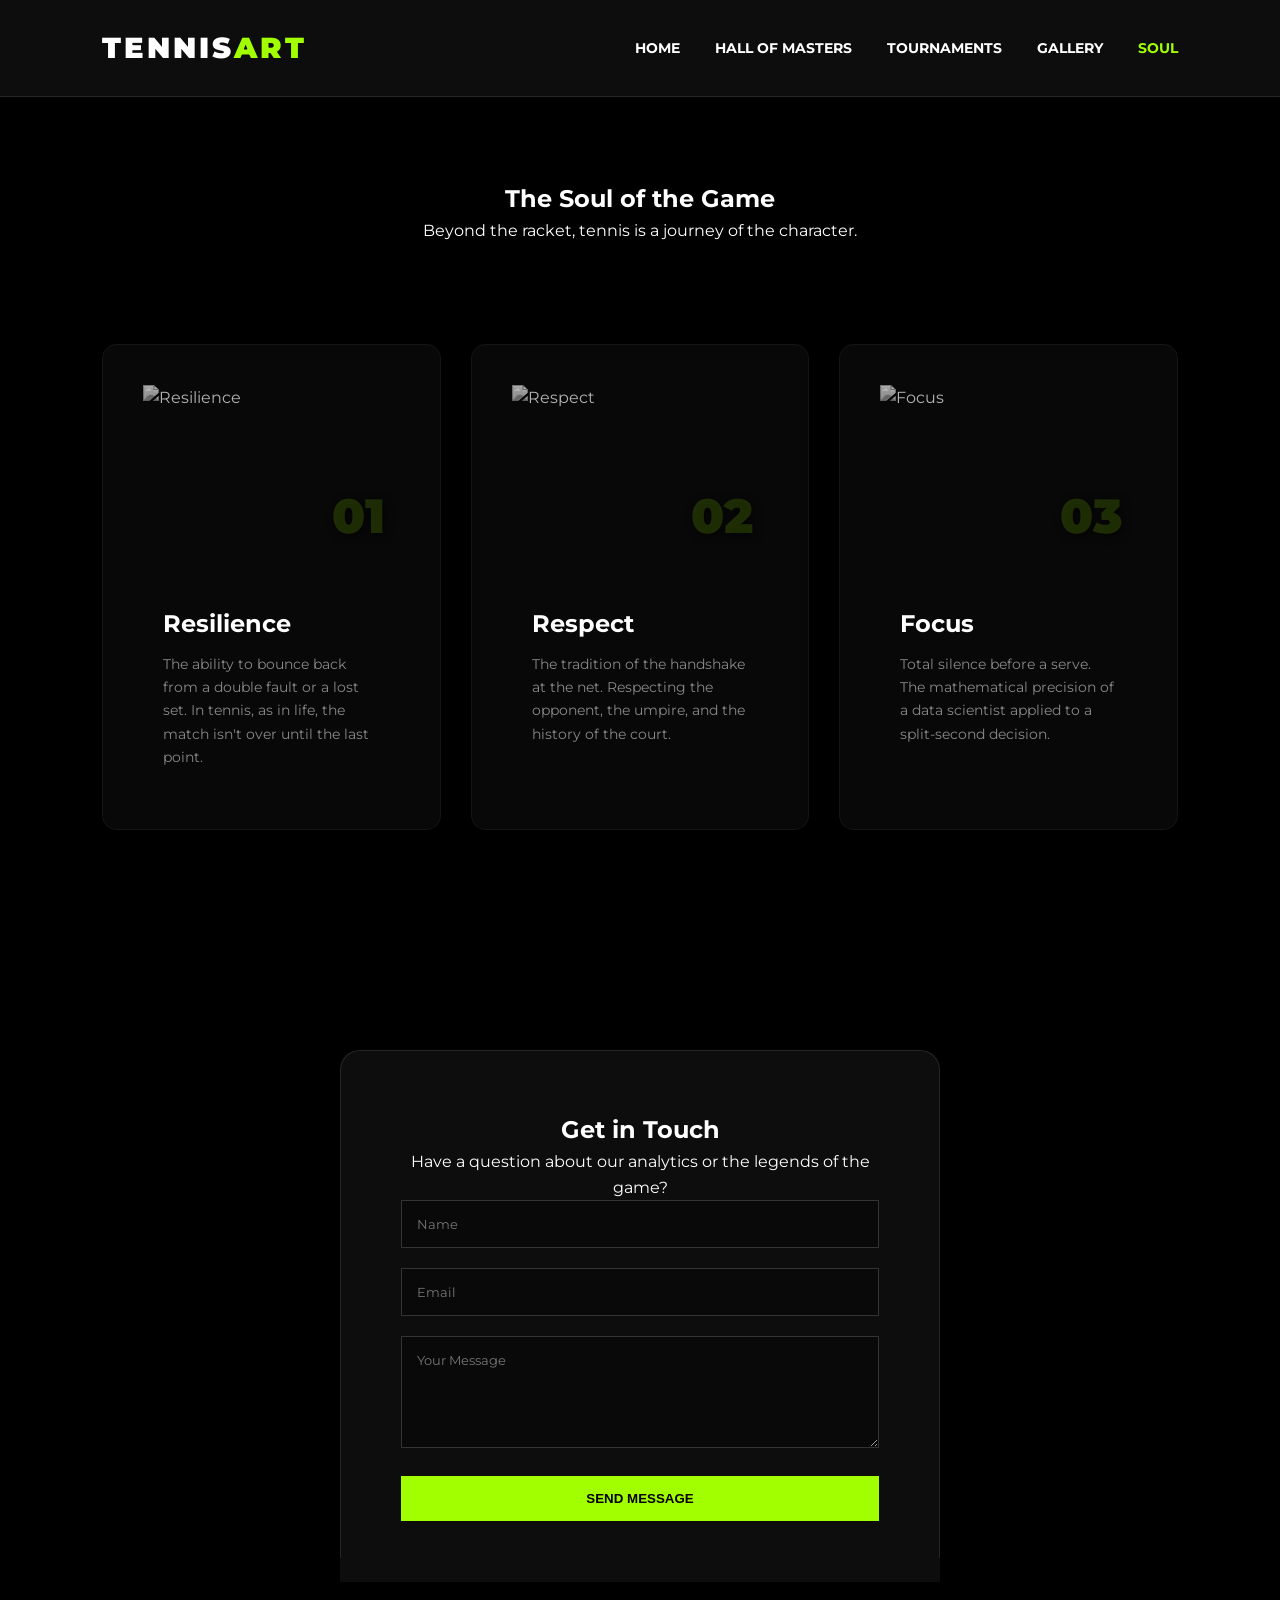
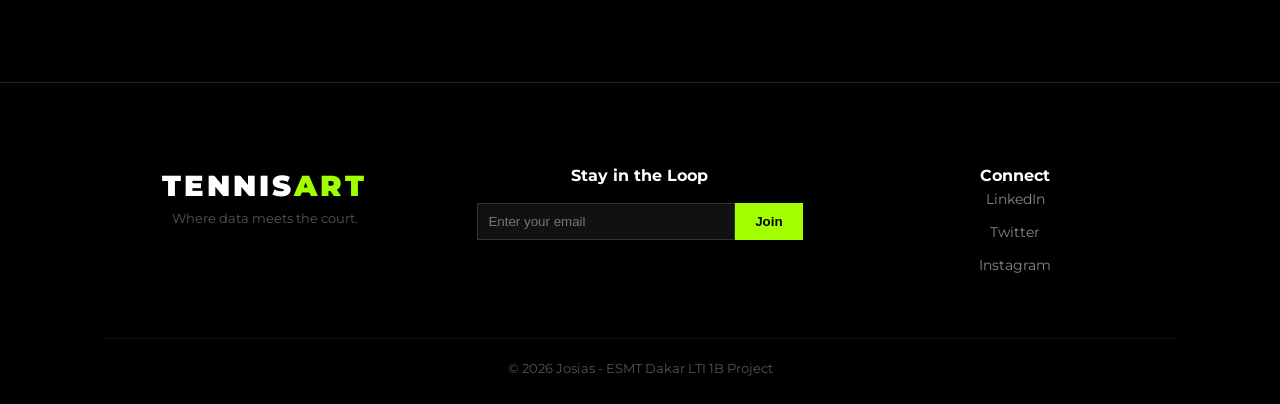
==== contact.html @ e68e61dc "Add files via upload" ====
<!DOCTYPE html>
<html lang="en">
<head>
    <meta charset="UTF-8">
    <meta name="viewport" content="width=device-width, initial-scale=1.0">
    <title>The Soul | Tennis Excellence</title>
    <link rel="stylesheet" href="style.css">
    <link href="https://fonts.googleapis.com/css2?family=Montserrat:wght@300;700;900&display=swap" rel="stylesheet">
</head>
<body>
    <div class="page-bg-visual"></div>
    <header>
        <nav class="navbar">
            <div class="logo">TENNIS<span>ART</span></div>
            <ul class="nav-links">
                <li><a href="index.html">Home</a></li>
                <li><a href="hallofmasters.html">Hall of Masters</a></li>
                <li><a href="tournaments.html">Tournaments</a></li>
                <li><a href="gallery.html">Gallery</a></li>
                <li><a href="contact.html" class="active">Soul</a></li>
            </ul>
        </nav>
    </header>

    <main class="soul-page">
        <section class="values-section">
    <div class="section-intro">
        <h1>The Soul of the <span>Game</span></h1>
        <p>Beyond the racket, tennis is a journey of the character.</p>
    </div>

    <div class="values-grid">
        <div class="value-card">
            <div class="value-image-container">
                <div class="icon">01</div>
                <img src="./assets/images/gjgfffyuhii98.png" alt="Resilience">
            </div>
            <h3>Resilience</h3>
            <p>The ability to bounce back from a double fault or a lost set. In tennis, as in life, the match isn't over until the last point.</p>
        </div>

        <div class="value-card">
            <div class="value-image-container">
                <div class="icon">02</div>
                <img src="./assets/images/Screenshot 2026-03-06 012708.png" alt="Respect">
            </div>
            <h3>Respect</h3>
            <p>The tradition of the handshake at the net. Respecting the opponent, the umpire, and the history of the court.</p>
        </div>

        <div class="value-card">
            <div class="value-image-container">
                <div class="icon">03</div>
                <img src="./assets/images/Screenshot 2026-03-06 012924.png" alt="Focus">
            </div>
            <h3>Focus</h3>
            <p>Total silence before a serve. The mathematical precision of a data scientist applied to a split-second decision.</p>
        </div>
    </div>
</section>
        <section class="contact-wrapper">
            <div class="contact-card">
                <h2>Get in Touch</h2>
                <p>Have a question about our analytics or the legends of the game?</p>
                
                <form id="tennis-form">
                    <div class="input-group">
                        <input type="text" placeholder="Name" required>
                    </div>
                    <div class="input-group">
                        <input type="email" placeholder="Email" required>
                    </div>
                    <div class="input-group">
                        <textarea placeholder="Your Message" rows="5" required></textarea>
                    </div>
                    <button type="submit" class="soul-button">Send Message</button>
                </form>
            </div>
        </section>
    </main>

    <footer class="pro-footer">
        <div class="footer-grid">
            <div class="footer-brand">
                <div class="logo">TENNIS<span>ART</span></div>
                <p>Where data meets the court.</p>
            </div>
            
            <div class="footer-newsletter">
                <h4>Stay in the Loop</h4>
                <div class="newsletter-form">
                    <input type="email" placeholder="Enter your email">
                    <button>Join</button>
                </div>
            </div>

            <div class="footer-social">
                <h4>Connect</h4>
                <div class="social-icons">
                    <a href="#">LinkedIn</a>
                    <a href="#">Twitter</a>
                    <a href="#">Instagram</a>
                </div>
            </div>
        </div>
        <div class="footer-bottom">
            <p>&copy; 2026 Josias - ESMT Dakar LTI 1B Project</p>
        </div>
    </footer>
    
</body>
</html>
---- style.css ----
:root {
    --primary: #A2FF00;
    --bg-dark: #050505;
    --text-white: #ffffff;
    --text-gray: #b0b0b0;
    --glass: rgba(255, 255, 255, 0.05);
}

* {
    margin: 0;
    padding: 0;
    box-sizing: border-box;
}

body {
    font-family: 'Montserrat', sans-serif;
    background-color: var(--bg-dark);
    color: var(--text-white);
    line-height: 1.6;
    overflow-x: hidden;
}

.navbar {
    position: fixed;
    top: 0;
    width: 100%;
    display: flex;
    justify-content: space-between;
    align-items: center;
    padding: 25px 8%;
    background: var(--glass);
    backdrop-filter: blur(15px);
    z-index: 1000;
    border-bottom: 1px solid rgba(255,255,255,0.1);
}

.logo {
    font-size: 1.8rem;
    font-weight: 900;
    letter-spacing: 3px;
}

.logo span { color: var(--primary); }

.nav-links {
    display: flex;
    list-style: none;
}

.nav-links li { margin-left: 35px; }

.nav-links a {
    text-decoration: none;
    color: var(--text-white);
    font-weight: 700;
    font-size: 0.85rem;
    text-transform: uppercase;
    transition: 0.3s;
}

.nav-links a:hover, .nav-links a.active {
    color: var(--primary);
}

.hero {
    height: 100vh;
    display: flex;
    align-items: center;
    justify-content: center;
    position: relative;
    overflow: hidden;
    text-align: center;
}

#hero-video {
    position: absolute;
    top: 50%;
    left: 50%;
    min-width: 100%;
    min-height: 100%;
    transform: translate(-50%, -50%);
    z-index: -2;
    object-fit: cover;
}

.hero-overlay {
    position: absolute;
    inset: 0;
    background: linear-gradient(to bottom, rgba(0,0,0,0.2), rgba(0,0,0,0.8));
    z-index: -1;
}

.hero-content h1 {
    font-size: 5.5rem;
    font-weight: 900;
    line-height: 1;
}

.hero-content h1 span {
    color: transparent;
    -webkit-text-stroke: 1.5px var(--primary);
}

.cta-button {
    display: inline-block;
    margin-top: 40px;
    padding: 18px 45px;
    background: var(--primary);
    color: #000;
    text-decoration: none;
    font-weight: 900;
    border-radius: 50px;
    text-transform: uppercase;
    transition: 0.4s;
}

.cta-button:hover {
    transform: translateY(-5px);
    box-shadow: 0 10px 30px rgba(162, 255, 0, 0.4);
}

.philosophy {
    padding: 120px 8%;
}

.phil-grid {
    display: grid;
    grid-template-columns: 1.2fr 0.8fr;
    gap: 80px;
    align-items: center;
}

.phil-text h2 {
    font-size: 3rem;
    margin-bottom: 25px;
}

.phil-text p {
    color: var(--text-gray);
    margin-bottom: 20px;
    font-size: 1.1rem;
}

.phil-image img {
    width: 100%;
    border-radius: 15px;
    filter: grayscale(100%);
    transition: 0.8s;
}

.phil-image img:hover {
    filter: grayscale(0%);
}

@keyframes fadeInUp {
    from { opacity: 0; transform: translateY(40px); }
    to { opacity: 1; transform: translateY(0); }
}

.fade-in { animation: fadeInUp 1s ease forwards; }
.slide-up { animation: fadeInUp 1.5s ease forwards; }

footer {
    padding: 60px;
    text-align: center;
    background: #000;
    border-top: 1px solid rgba(255,255,255,0.05);
}

footer p {
    font-size: 0.8rem;
    color: #555;
    margin-bottom: 5px;
}

.hall-page {
    color: white;
    font-family: 'Montserrat', sans-serif;
    min-height: 100vh;
    background-color: #050505;
}

.premium-bg {
    position: fixed;
    inset: 0;
    background-image: linear-gradient(rgba(10, 12, 16, 0.85), rgba(5, 7, 10, 0.95)), url('./assets/images/unnamed.jpg');
    background-size: cover;
    background-position: center;
    background-attachment: fixed;
    z-index: -1;
}

.hall-header {
    text-align: center;
    padding: 120px 20px 40px;
    border-bottom: 1px solid rgba(255,255,255,0.05);
    margin-bottom: 50px;
}

.hall-header h1 {
    font-size: 1.8rem;
    font-weight: 900;
    text-transform: uppercase;
    letter-spacing: 2px;
    margin-bottom: 10px;
    text-shadow: 0 0 20px rgba(255,255,255,0.2);
}

.hall-header p {
    color: var(--volt, #a2ff00);
    font-weight: 700;
    letter-spacing: 3px;
    font-size: 0.9rem;
}

.hall-container {
    max-width: 1400px;
    margin: 0 auto;
    padding: 0 20px 100px;
}

.category-section { margin-bottom: 70px; }

.section-title-wrapper {
    display: flex;
    justify-content: space-between;
    align-items: center;
    border-bottom: 1px solid rgba(162, 255, 0, 0.2);
    padding-bottom: 15px;
    margin-bottom: 35px;
}

.section-title-wrapper h2 {
    font-size: 1.5rem;
    font-weight: 900;
}

.tech-badge {
    font-size: 0.7rem;
    color: var(--volt, #a2ff00);
    letter-spacing: 2px;
    background: rgba(162, 255, 0, 0.1);
    padding: 5px 10px;
    border-radius: 5px;
}

.legends-grid {
    display: grid;
    grid-template-columns: repeat(5, 1fr);
    gap: 25px;
}

.legend-card {
    position: relative;
    background: #111;
    border-radius: 15px;
    border: 1px solid rgba(255,255,255,0.08);
    overflow: hidden;
    aspect-ratio: 3 / 4; 
    cursor: pointer;
    transition: all 0.4s ease;
    box-shadow: 0 10px 30px rgba(0,0,0,0.5);
}

.card-image {
    position: absolute;
    inset: 0;
    background-size: cover;
    background-position: center top;
    transition: transform 0.6s cubic-bezier(0.25, 0.46, 0.45, 0.94);
}

.legend-card::after {
    content: '';
    position: absolute;
    inset: 0;
    background: linear-gradient(to top, rgba(0,0,0,0.95) 0%, rgba(0,0,0,0.4) 40%, transparent 100%);
    pointer-events: none;
    transition: opacity 0.4s ease;
}

.flag {
    position: absolute;
    top: 15px;
    right: 15px;
    font-size: 1.5rem;
    z-index: 2;
    background: rgba(0,0,0,0.6);
    backdrop-filter: blur(5px);
    border-radius: 50%;
    padding: 4px;
    box-shadow: 0 2px 10px rgba(0,0,0,0.5);
}

.player-name {
    position: absolute;
    bottom: 25px;
    width: 100%;
    text-align: center;
    font-size: 1.2rem;
    font-weight: 900;
    z-index: 2;
    text-transform: uppercase;
    letter-spacing: 1px;
    transition: bottom 0.4s ease, opacity 0.4s ease;
}

.slide-up-reveal {
    position: absolute;
    inset: 0;
    background: rgba(10, 12, 16, 0.92);
    backdrop-filter: blur(8px);
    z-index: 3;
    display: flex;
    flex-direction: column;
    justify-content: center;
    align-items: center;
    padding: 30px 20px;
    text-align: center;
    transform: translateY(100%); 
    transition: transform 0.5s cubic-bezier(0.175, 0.885, 0.32, 1.275);
}

.legend-card:hover .slide-up-reveal {
    transform: translateY(0);
}

.legend-card:hover {
    border-color: var(--volt, #a2ff00);
    box-shadow: 0 15px 35px rgba(162, 255, 0, 0.15);
    transform: translateY(-8px);
}

.legend-card:hover .card-image {
    transform: scale(1.08);
}

.legend-card:hover .player-name {
    opacity: 0;
    bottom: -20px;
}

.slide-up-reveal h4 {
    color: var(--volt, #a2ff00);
    font-size: 1.1rem;
    font-weight: 900;
    margin-bottom: 15px;
    letter-spacing: 1px;
}

.trophies {
    font-size: 2.2rem;
    margin-bottom: 20px;
    filter: drop-shadow(0 0 10px rgba(255, 215, 0, 0.5));
}

.quote {
    font-size: 0.9rem;
    font-style: italic;
    color: #f0f0f0;
    line-height: 1.5;
    margin-bottom: 15px;
    border-left: 2px solid var(--volt, #a2ff00);
    padding-left: 10px;
}

.quote-author {
    font-size: 0.75rem;
    font-weight: 900;
    color: #999;
    text-transform: uppercase;
    letter-spacing: 1px;
}

@media (max-width: 1200px) { .legends-grid { grid-template-columns: repeat(4, 1fr); } }
@media (max-width: 900px)  { .legends-grid { grid-template-columns: repeat(3, 1fr); } }
@media (max-width: 600px)  { 
    .legends-grid { grid-template-columns: repeat(2, 1fr); }
    .hall-header { padding-top: 100px; }
    .hall-header h1 { font-size: 1.3rem; }
}
@media (max-width: 400px)  { .legends-grid { grid-template-columns: 1fr; } }

:root {
    --volt: #a2ff00;
    --clay: #B0301F;
    --grass: #38761D;
    --hard: #1e90ff;
    --glass: rgba(255, 255, 255, 0.05);
}

* { margin: 0; padding: 0; box-sizing: border-box; }

body {
    font-family: 'Montserrat', sans-serif;
    color: white;
    background: #0a0a0a;
    overflow-x: hidden;
}

.bg-fullscreen {
    position: fixed;
    top: 0;
    left: 0;
    width: 100%;
    height: 100vh;
    background: linear-gradient(rgba(0,0,0,0.8), rgba(0,0,0,0.9)), url('./assets/images/1bb5b04018b76d85229822b992ed1625.jpg') center/cover no-repeat;
    z-index: -1;
}

.main-nav {
    background: rgba(0, 0, 0, 0.7);
    backdrop-filter: blur(10px);
    border-bottom: 1px solid rgba(255,255,255,0.1);
    position: sticky;
    top: 0;
    z-index: 100;
}

.page-intro { text-align: center; padding: 60px 20px; }
.page-intro h1 { font-size: 2.5rem; font-weight: 900; }
.page-intro p { color: var(--volt); letter-spacing: 4px; font-size: 0.9rem; }

.pyramid-container {
    max-width: 800px;
    margin: 0 auto;
    display: flex;
    flex-direction: column;
    align-items: center;
    padding-bottom: 100px;
}

.glass-box {
    background: var(--glass);
    backdrop-filter: blur(15px);
    border: 1px solid rgba(255,255,255,0.1);
    border-radius: 15px;
    padding: 30px;
    width: 100%;
    transition: 0.4s;
}

.glass-box:hover {
    border-color: var(--volt);
    transform: translateY(-5px);
    box-shadow: 0 10px 30px rgba(162, 255, 0, 0.1);
}

.card-header { display: flex; justify-content: space-between; align-items: center; margin-bottom: 20px; }
.points { background: var(--volt); color: black; font-weight: 900; padding: 5px 10px; border-radius: 5px; font-size: 0.7rem; }

.connector {
    width: 2px;
    height: 40px;
    background: linear-gradient(var(--volt), transparent);
    margin: 10px 0;
}

.surfaces { display: flex; gap: 10px; flex-wrap: wrap; }
.surface { padding: 10px; border-radius: 5px; font-size: 0.7rem; font-weight: bold; flex: 1; text-align: center; }
.clay { background: var(--clay); }
.grass { background: var(--grass); }
.hard { background: var(--hard); }

.level-1 { width: 100%; }
.level-2 { width: 85%; }
.level-3 { width: 70%; }
.level-4 { width: 55%; }

.page-intro {
    padding-top: 120px;
    text-align: center;
    position: relative;
    z-index: 10;
}

.page-intro h1 {
    margin-top: 0;
    line-height: 1.2;
}

.soul-page {
    padding-top: 100px;
    background: #0a0a0a;
    background-image: linear-gradient(rgba(0, 0, 0, 0.7), rgba(0, 0, 0, 0.8)), url('./assets/images/1742767759_Novak-Djokovic-bat-le-record-de-Rafael-Nadal-pour-la-scaled.jpg'); 
    background-size: cover; 
    background-position: center; 
    background-attachment: fixed; 
    background-repeat: no-repeat; 
    background-color: #000;
}

.values-section {
    padding: 80px 8%;
    text-align: center;
}

.values-grid {
    display: grid;
    grid-template-columns: repeat(3, 1fr);
    gap: 40px;
    margin-top: 60px;
}

.value-card {
    padding: 40px;
    background: #111;
    border-top: 3px solid var(--primary);
    transition: 0.4s;
}

.value-card:hover {
    background: #151515;
    transform: translateY(-10px);
}

.value-card .icon {
    font-size: 3rem;
    font-weight: 900;
    color: rgba(162, 255, 0, 0.2);
    margin-bottom: 20px;
}

.masonry-grid {
    column-count: 1;
    column-gap: 1.5rem;
}

@media (min-width: 640px) { .masonry-grid { column-count: 2; } }
@media (min-width: 1024px) { .masonry-grid { column-count: 3; } }
@media (min-width: 1280px) { .masonry-grid { column-count: 4; } }

.masonry-item {
    break-inside: avoid;
    margin-bottom: 1.5rem;
}

.gallery-item {
    border-color: rgba(255, 255, 255, 0.05);
    transition: all 0.5s ease;
}

.gallery-item:hover {
    border-color: #a2ff00;
    box-shadow: 0 0 25px rgba(162, 255, 0, 0.4);
    transform: translateY(-5px);
    z-index: 10;
}

.gallery-item img, .gallery-item video {
    transition: all 0.7s cubic-bezier(0.4, 0, 0.2, 1);
}

.gallery-item:hover img, .gallery-item:hover video {
    transform: scale(1.08);
}

.hero-parallax {
    background-attachment: fixed;
    background-position: center;
    background-repeat: no-repeat;
    background-size: cover;
}

::-webkit-scrollbar { width: 8px; }
::-webkit-scrollbar-track { background: #030407; }
::-webkit-scrollbar-thumb { background: #333; border-radius: 4px; }
::-webkit-scrollbar-thumb:hover { background: #a2ff00; }

.contact-wrapper {
    position: relative;
    padding: 100px 8%;
    display: flex;
    justify-content: center;
    overflow: hidden;
}

.page-bg-visual {
    position: fixed;
    top: 0;
    left: 0;
    width: 100vw;
    height: 100vh;
    filter: blur(8px) brightness(0.3);
    z-index: -10;
}

.contact-card {
    background: rgba(255, 255, 255, 0.05);
    backdrop-filter: blur(20px);
    border: 1px solid rgba(255, 255, 255, 0.1);
    padding: 60px;
    border-radius: 20px;
    width: 100%;
    max-width: 600px;
    text-align: center;
}

.input-group { margin-bottom: 20px; }

.input-group input, .input-group textarea {
    width: 100%;
    background: rgba(0,0,0,0.3);
    border: 1px solid #333;
    padding: 15px;
    color: #fff;
    font-family: 'Montserrat', sans-serif;
}

.soul-button {
    width: 100%;
    padding: 15px;
    background: var(--primary);
    border: none;
    font-weight: 900;
    cursor: pointer;
    text-transform: uppercase;
}

.pro-footer {
    background: #000;
    padding: 80px 8% 20px;
    border-top: 1px solid #222;
}

.footer-grid {
    display: grid;
    grid-template-columns: repeat(3, 1fr);
    gap: 50px;
    margin-bottom: 50px;
}

.newsletter-form {
    display: flex;
    margin-top: 15px;
}

.newsletter-form input {
    background: #111;
    border: 1px solid #333;
    padding: 10px;
    color: #fff;
    flex: 1;
}

.newsletter-form button {
    background: var(--primary);
    border: none;
    padding: 0 20px;
    font-weight: bold;
}

.social-icons a {
    display: block;
    color: #888;
    text-decoration: none;
    margin-bottom: 10px;
    font-size: 0.9rem;
}

.footer-bottom {
    text-align: center;
    border-top: 1px solid #111;
    padding-top: 20px;
    font-size: 0.8rem;
    color: #444;
}

@media (max-width: 768px) {
    .values-grid, .footer-grid { grid-template-columns: 1fr; }
}

.values-grid {
    display: grid;
    grid-template-columns: repeat(3, 1fr);
    gap: 30px;
    padding: 40px 0;
}

.value-card {
    background: rgba(255, 255, 255, 0.03);
    border: 1px solid rgba(255, 255, 255, 0.05);
    border-radius: 15px;
    overflow: hidden;
    transition: transform 0.3s ease, border-color 0.3s ease;
    text-align: left;
}

.value-card:hover {
    transform: translateY(-10px);
    border-color: #a2ff00;
}

.value-image-container {
    position: relative;
    width: 100%;
    height: 200px;
    overflow: hidden;
}

.value-image-container img {
    width: 100%;
    height: 100%;
    object-fit: cover;
    filter: grayscale(100%) brightness(0.7);
    transition: 0.5s ease;
}

.value-card:hover .value-image-container img {
    filter: grayscale(0%) brightness(1);
    scale: 1.1;
}

.icon {
    position: absolute;
    bottom: 10px;
    right: 15px;
    font-size: 2.5rem;
    font-weight: 900;
    color: #a2ff00;
    z-index: 2;
    text-shadow: 2px 2px 10px rgba(0,0,0,0.8);
    opacity: 0.8;
}

.value-card h3 {
    padding: 20px 20px 10px;
    margin: 0;
    font-size: 1.5rem;
    color: #fff;
}

.value-card p {
    padding: 0 20px 20px;
    color: #888;
    font-size: 0.9rem;
    line-height: 1.6;
}

@media (max-width: 900px) {
    .values-grid {
        grid-template-columns: 1fr;
    }
}
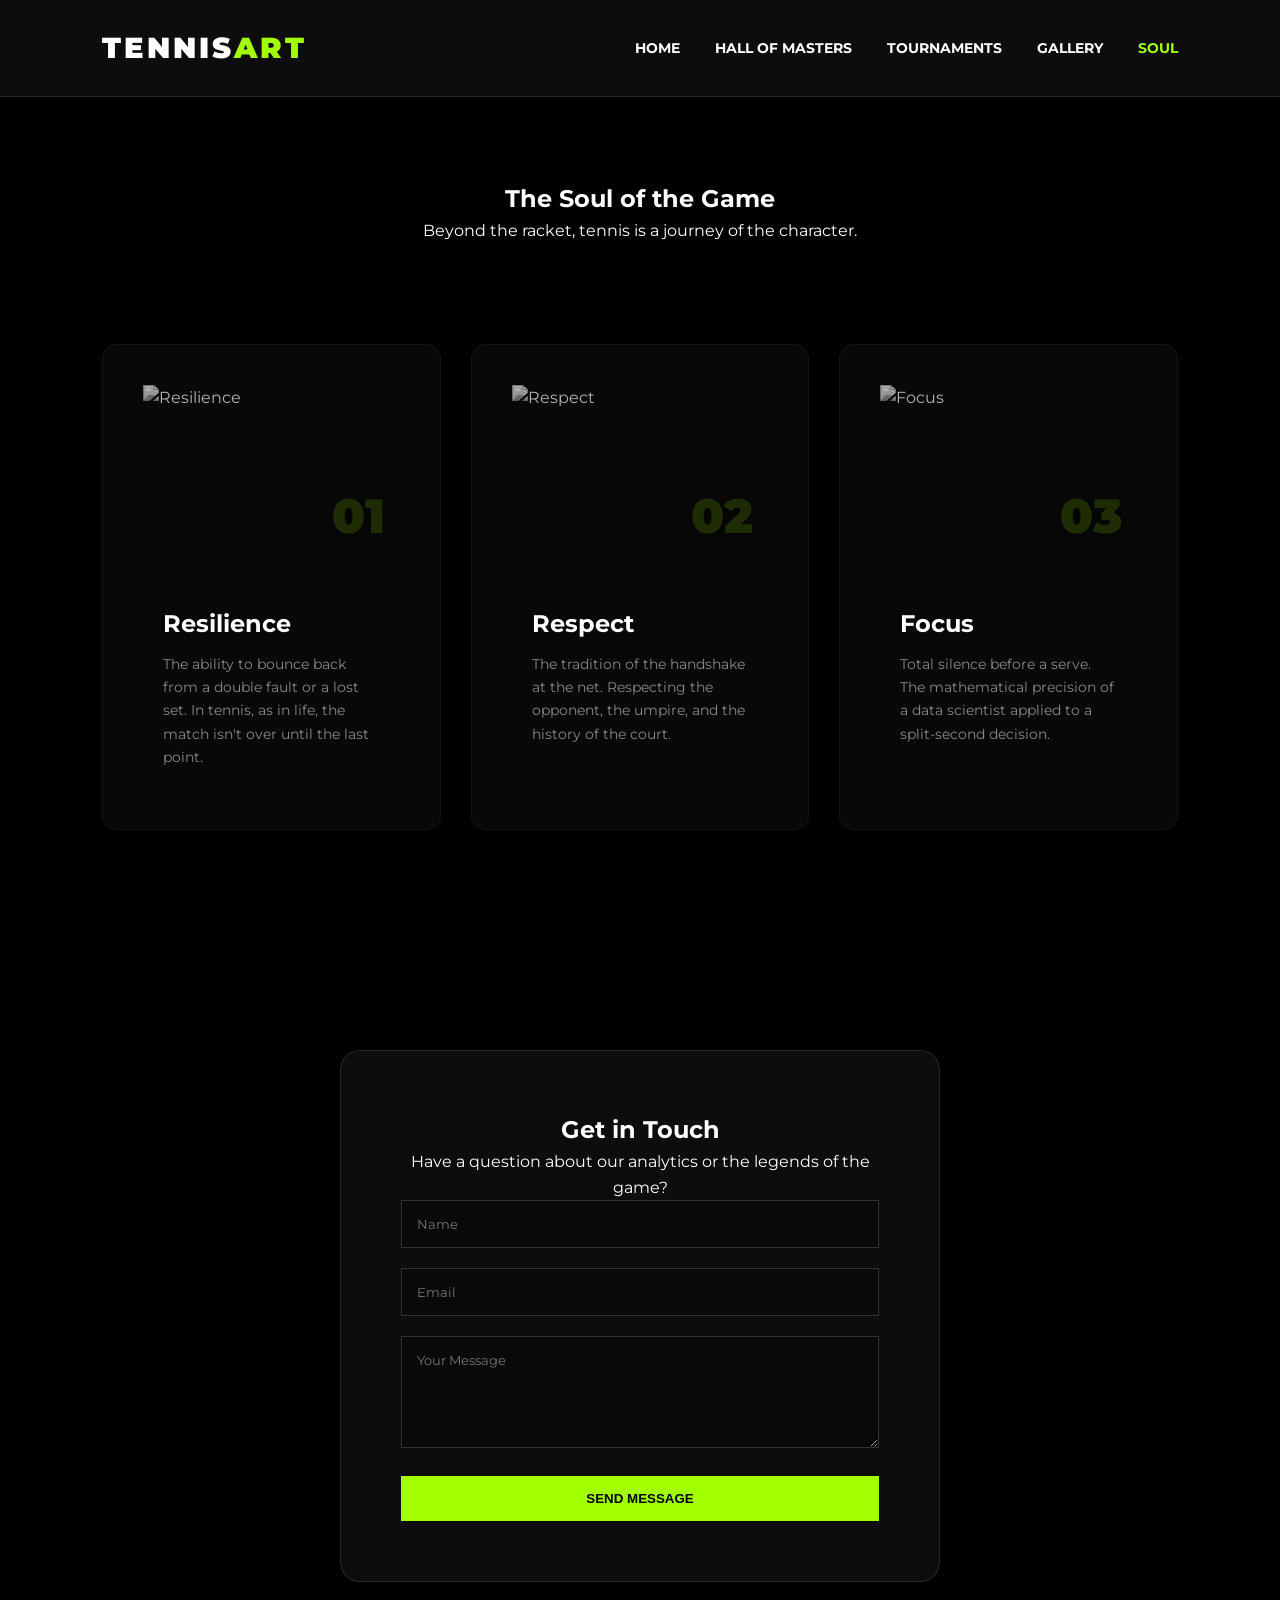
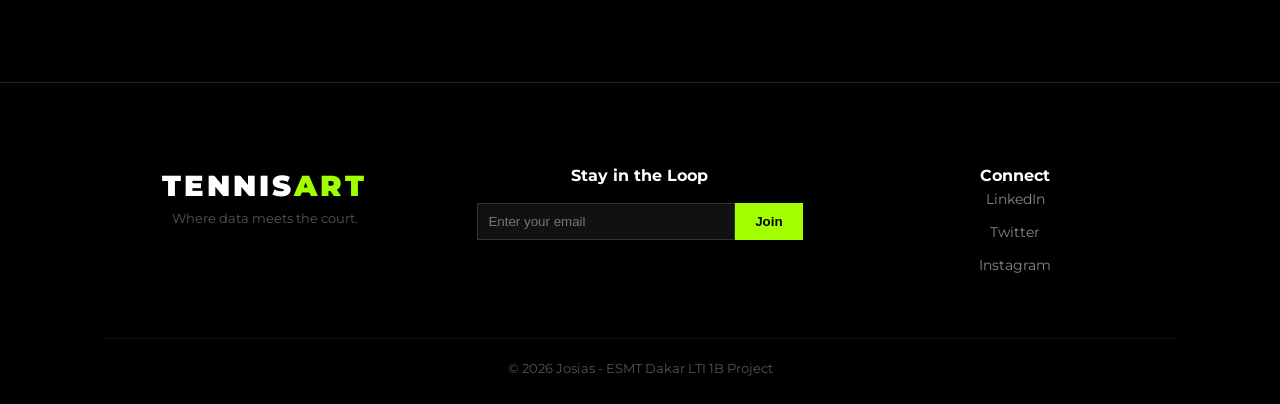
==== commit 6b478211: "Add files via upload" ====
--- a/contact.html
+++ b/contact.html
@@ -33,7 +33,7 @@
         <div class="value-card">
             <div class="value-image-container">
                 <div class="icon">01</div>
-                <img src="./assets/images/gjgfffyuhii98.png" alt="Resilience">
+                <img src="./assets/images/gjgfffyuhii98.jpg" alt="Resilience">
             </div>
             <h3>Resilience</h3>
             <p>The ability to bounce back from a double fault or a lost set. In tennis, as in life, the match isn't over until the last point.</p>
@@ -42,7 +42,7 @@
         <div class="value-card">
             <div class="value-image-container">
                 <div class="icon">02</div>
-                <img src="./assets/images/Screenshot 2026-03-06 012708.png" alt="Respect">
+                <img src="./assets/images/Screenshot 2026-03-06 012708.jpg" alt="Respect">
             </div>
             <h3>Respect</h3>
             <p>The tradition of the handshake at the net. Respecting the opponent, the umpire, and the history of the court.</p>
@@ -51,7 +51,7 @@
         <div class="value-card">
             <div class="value-image-container">
                 <div class="icon">03</div>
-                <img src="./assets/images/Screenshot 2026-03-06 012924.png" alt="Focus">
+                <img src="./assets/images/Screenshot 2026-03-06 012924.jpg" alt="Focus">
             </div>
             <h3>Focus</h3>
             <p>Total silence before a serve. The mathematical precision of a data scientist applied to a split-second decision.</p>
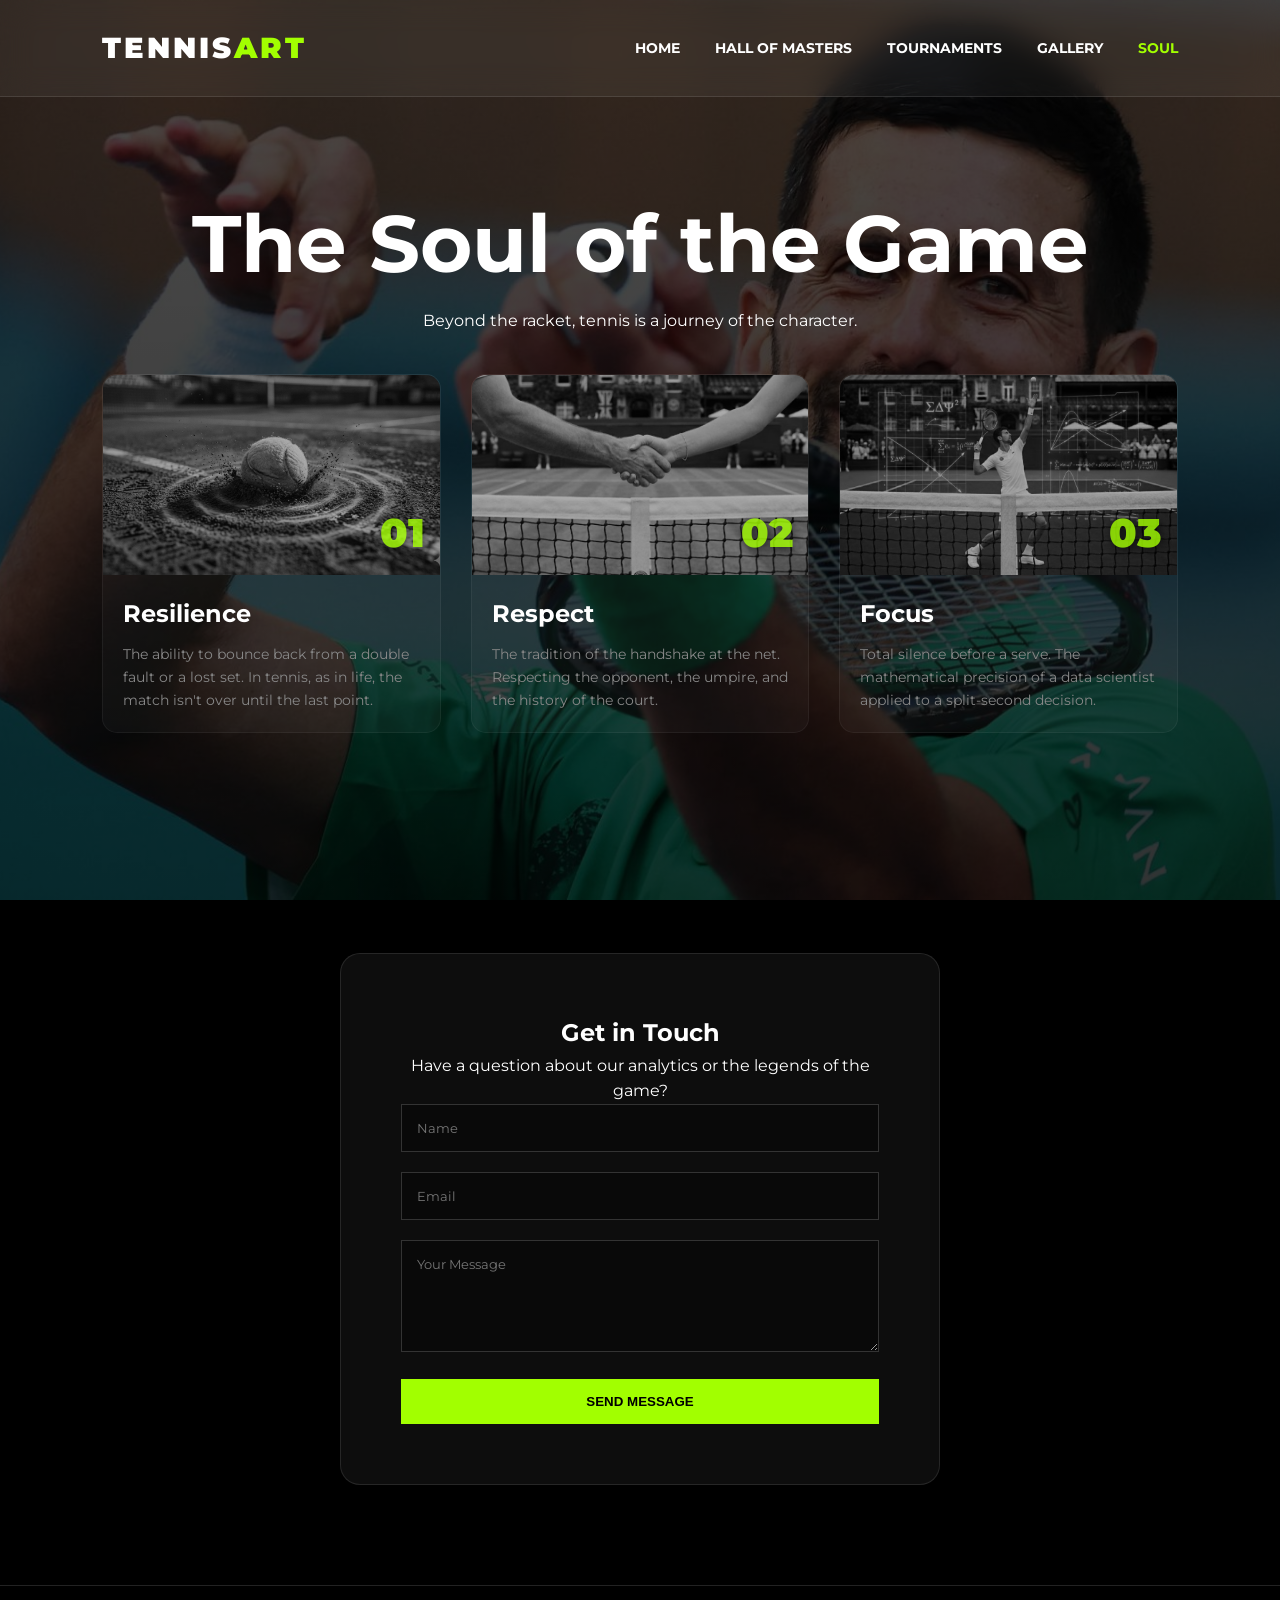
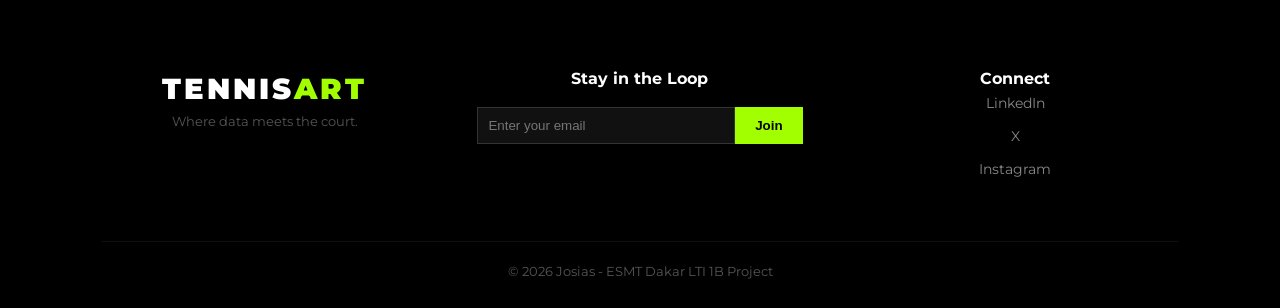
==== commit 547c3e04: "Add files via upload" ====
--- a/contact.html
+++ b/contact.html
@@ -12,7 +12,12 @@
     <header>
         <nav class="navbar">
             <div class="logo">TENNIS<span>ART</span></div>
-            <ul class="nav-links">
+            <div class="burger" id="burger">
+                <span></span>
+                <span></span>
+                <span></span>
+           </div>
+            <ul class="nav-links" id="nav-links">
                 <li><a href="index.html">Home</a></li>
                 <li><a href="hallofmasters.html">Hall of Masters</a></li>
                 <li><a href="tournaments.html">Tournaments</a></li>
@@ -98,7 +103,7 @@
                 <h4>Connect</h4>
                 <div class="social-icons">
                     <a href="#">LinkedIn</a>
-                    <a href="#">Twitter</a>
+                    <a href="#">X</a>
                     <a href="#">Instagram</a>
                 </div>
             </div>
@@ -107,6 +112,20 @@
             <p>&copy; 2026 Josias - ESMT Dakar LTI 1B Project</p>
         </div>
     </footer>
+   <script>
+        const burger = document.getElementById('burger');
+        const navLinks = document.getElementById('nav-links');
+
+        
+        if (burger && navLinks) {
+            burger.addEventListener('click', () => {
+                
+                navLinks.classList.toggle('active');
+                burger.classList.toggle('toggle');
+            });
+        }
+    </script>
+
     
 </body>
 </html>
--- a/style.css
+++ b/style.css
@@ -4,6 +4,10 @@
     --text-white: #ffffff;
     --text-gray: #b0b0b0;
     --glass: rgba(255, 255, 255, 0.05);
+    --volt: #a2ff00;
+    --clay: #B0301F;
+    --grass: #38761D;
+    --hard: #1e90ff;
 }
 
 * {
@@ -207,7 +211,7 @@
 }
 
 .hall-header p {
-    color: var(--volt, #a2ff00);
+    color: var(--volt);
     font-weight: 700;
     letter-spacing: 3px;
     font-size: 0.9rem;
@@ -237,7 +241,7 @@
 
 .tech-badge {
     font-size: 0.7rem;
-    color: var(--volt, #a2ff00);
+    color: var(--volt);
     letter-spacing: 2px;
     background: rgba(162, 255, 0, 0.1);
     padding: 5px 10px;
@@ -250,16 +254,48 @@
     gap: 25px;
 }
 
+
+
+
+
+
 .legend-card {
+    background-color: transparent;
+    aspect-ratio: 3 / 4;
+    perspective: 1000px; 
+    cursor: pointer;
+}
+
+
+.card-inner {
     position: relative;
+    width: 100%;
+    height: 100%;
+    text-align: center;
+    transition: transform 0.8s cubic-bezier(0.175, 0.885, 0.32, 1.275); 
+    transform-style: preserve-3d; 
+}
+
+
+.legend-card:hover .card-inner {
+    transform: rotateY(180deg);
+}
+
+.card-front, .card-back {
+    position: absolute;
+    width: 100%;
+    height: 100%;
+    -webkit-backface-visibility: hidden; 
+    backface-visibility: hidden;         
+    border-radius: 15px;
+    overflow: hidden;
+    box-shadow: 0 10px 30px rgba(0,0,0,0.5);
+    border: 1px solid rgba(255,255,255,0.08);
+}
+
+
+.card-front {
     background: #111;
-    border-radius: 15px;
-    border: 1px solid rgba(255,255,255,0.08);
-    overflow: hidden;
-    aspect-ratio: 3 / 4; 
-    cursor: pointer;
-    transition: all 0.4s ease;
-    box-shadow: 0 10px 30px rgba(0,0,0,0.5);
 }
 
 .card-image {
@@ -267,16 +303,15 @@
     inset: 0;
     background-size: cover;
     background-position: center top;
-    transition: transform 0.6s cubic-bezier(0.25, 0.46, 0.45, 0.94);
-}
-
-.legend-card::after {
+}
+
+
+.card-front::after {
     content: '';
     position: absolute;
     inset: 0;
     background: linear-gradient(to top, rgba(0,0,0,0.95) 0%, rgba(0,0,0,0.4) 40%, transparent 100%);
     pointer-events: none;
-    transition: opacity 0.4s ease;
 }
 
 .flag {
@@ -302,45 +337,26 @@
     z-index: 2;
     text-transform: uppercase;
     letter-spacing: 1px;
-    transition: bottom 0.4s ease, opacity 0.4s ease;
-}
-
-.slide-up-reveal {
-    position: absolute;
-    inset: 0;
-    background: rgba(10, 12, 16, 0.92);
-    backdrop-filter: blur(8px);
-    z-index: 3;
+}
+
+
+.card-back {
+    background: rgba(10, 12, 16, 0.98);
+    transform: rotateY(180deg); 
     display: flex;
     flex-direction: column;
     justify-content: center;
     align-items: center;
     padding: 30px 20px;
-    text-align: center;
-    transform: translateY(100%); 
-    transition: transform 0.5s cubic-bezier(0.175, 0.885, 0.32, 1.275);
-}
-
-.legend-card:hover .slide-up-reveal {
-    transform: translateY(0);
-}
-
-.legend-card:hover {
+}
+
+
+.legend-card:hover .card-back {
     border-color: var(--volt, #a2ff00);
     box-shadow: 0 15px 35px rgba(162, 255, 0, 0.15);
-    transform: translateY(-8px);
-}
-
-.legend-card:hover .card-image {
-    transform: scale(1.08);
-}
-
-.legend-card:hover .player-name {
-    opacity: 0;
-    bottom: -20px;
-}
-
-.slide-up-reveal h4 {
+}
+
+.card-back h4 {
     color: var(--volt, #a2ff00);
     font-size: 1.1rem;
     font-weight: 900;
@@ -381,23 +397,6 @@
 }
 @media (max-width: 400px)  { .legends-grid { grid-template-columns: 1fr; } }
 
-:root {
-    --volt: #a2ff00;
-    --clay: #B0301F;
-    --grass: #38761D;
-    --hard: #1e90ff;
-    --glass: rgba(255, 255, 255, 0.05);
-}
-
-* { margin: 0; padding: 0; box-sizing: border-box; }
-
-body {
-    font-family: 'Montserrat', sans-serif;
-    color: white;
-    background: #0a0a0a;
-    overflow-x: hidden;
-}
-
 .bg-fullscreen {
     position: fixed;
     top: 0;
@@ -417,9 +416,26 @@
     z-index: 100;
 }
 
-.page-intro { text-align: center; padding: 60px 20px; }
-.page-intro h1 { font-size: 2.5rem; font-weight: 900; }
-.page-intro p { color: var(--volt); letter-spacing: 4px; font-size: 0.9rem; }
+.page-intro { 
+    text-align: center; 
+    padding: 60px 20px; 
+    padding-top: 120px;
+    position: relative;
+    z-index: 10;
+}
+
+.page-intro h1 { 
+    font-size: 2.5rem; 
+    font-weight: 900; 
+    margin-top: 0;
+    line-height: 1.2;
+}
+
+.page-intro p { 
+    color: var(--volt); 
+    letter-spacing: 4px; 
+    font-size: 0.9rem; 
+}
 
 .pyramid-container {
     max-width: 800px;
@@ -466,18 +482,6 @@
 .level-2 { width: 85%; }
 .level-3 { width: 70%; }
 .level-4 { width: 55%; }
-
-.page-intro {
-    padding-top: 120px;
-    text-align: center;
-    position: relative;
-    z-index: 10;
-}
-
-.page-intro h1 {
-    margin-top: 0;
-    line-height: 1.2;
-}
 
 .soul-page {
     padding-top: 100px;
@@ -498,27 +502,68 @@
 .values-grid {
     display: grid;
     grid-template-columns: repeat(3, 1fr);
-    gap: 40px;
-    margin-top: 60px;
+    gap: 30px;
+    padding: 40px 0;
 }
 
 .value-card {
-    padding: 40px;
-    background: #111;
-    border-top: 3px solid var(--primary);
-    transition: 0.4s;
+    background: rgba(255, 255, 255, 0.03);
+    border: 1px solid rgba(255, 255, 255, 0.05);
+    border-radius: 15px;
+    overflow: hidden;
+    transition: transform 0.3s ease, border-color 0.3s ease;
+    text-align: left;
 }
 
 .value-card:hover {
-    background: #151515;
     transform: translateY(-10px);
-}
-
-.value-card .icon {
-    font-size: 3rem;
-    font-weight: 900;
-    color: rgba(162, 255, 0, 0.2);
-    margin-bottom: 20px;
+    border-color: #a2ff00;
+}
+
+.value-image-container {
+    position: relative;
+    width: 100%;
+    height: 200px;
+    overflow: hidden;
+}
+
+.value-image-container img {
+    width: 100%;
+    height: 100%;
+    object-fit: cover;
+    filter: grayscale(100%) brightness(0.7);
+    transition: 0.5s ease;
+}
+
+.value-card:hover .value-image-container img {
+    filter: grayscale(0%) brightness(1);
+    scale: 1.1;
+}
+
+.icon {
+    position: absolute;
+    bottom: 10px;
+    right: 15px;
+    font-size: 2.5rem;
+    font-weight: 900;
+    color: #a2ff00;
+    z-index: 2;
+    text-shadow: 2px 2px 10px rgba(0,0,0,0.8);
+    opacity: 0.8;
+}
+
+.value-card h3 {
+    padding: 20px 20px 10px;
+    margin: 0;
+    font-size: 1.5rem;
+    color: #fff;
+}
+
+.value-card p {
+    padding: 0 20px 20px;
+    color: #888;
+    font-size: 0.9rem;
+    line-height: 1.6;
 }
 
 .masonry-grid {
@@ -547,13 +592,15 @@
     z-index: 10;
 }
 
-.gallery-item img, .gallery-item video {
+
+.gallery-item img {
     transition: all 0.7s cubic-bezier(0.4, 0, 0.2, 1);
 }
 
-.gallery-item:hover img, .gallery-item:hover video {
+.gallery-item:hover img {
     transform: scale(1.08);
 }
+
 
 .hero-parallax {
     background-attachment: fixed;
@@ -666,79 +713,70 @@
     color: #444;
 }
 
+@media (max-width: 900px) {
+    .values-grid { grid-template-columns: 1fr; }
+}
+
 @media (max-width: 768px) {
-    .values-grid, .footer-grid { grid-template-columns: 1fr; }
-}
-
-.values-grid {
-    display: grid;
-    grid-template-columns: repeat(3, 1fr);
-    gap: 30px;
-    padding: 40px 0;
-}
-
-.value-card {
-    background: rgba(255, 255, 255, 0.03);
-    border: 1px solid rgba(255, 255, 255, 0.05);
-    border-radius: 15px;
-    overflow: hidden;
-    transition: transform 0.3s ease, border-color 0.3s ease;
-    text-align: left;
-}
-
-.value-card:hover {
-    transform: translateY(-10px);
-    border-color: #a2ff00;
-}
-
-.value-image-container {
-    position: relative;
-    width: 100%;
-    height: 200px;
-    overflow: hidden;
-}
-
-.value-image-container img {
-    width: 100%;
-    height: 100%;
-    object-fit: cover;
-    filter: grayscale(100%) brightness(0.7);
-    transition: 0.5s ease;
-}
-
-.value-card:hover .value-image-container img {
-    filter: grayscale(0%) brightness(1);
-    scale: 1.1;
-}
-
-.icon {
-    position: absolute;
-    bottom: 10px;
-    right: 15px;
-    font-size: 2.5rem;
-    font-weight: 900;
-    color: #a2ff00;
-    z-index: 2;
-    text-shadow: 2px 2px 10px rgba(0,0,0,0.8);
-    opacity: 0.8;
-}
-
-.value-card h3 {
-    padding: 20px 20px 10px;
-    margin: 0;
-    font-size: 1.5rem;
-    color: #fff;
-}
-
-.value-card p {
-    padding: 0 20px 20px;
-    color: #888;
-    font-size: 0.9rem;
-    line-height: 1.6;
-}
-
-@media (max-width: 900px) {
-    .values-grid {
-        grid-template-columns: 1fr;
+    .footer-grid { grid-template-columns: 1fr; }
+}
+
+h1 {
+    font-size: 80px;
+}
+
+
+@media (max-width: 768px) {
+    h1 {
+        font-size: 40px; 
+        line-height: 1.1; 
+    }
+    
+    .nav-links {
+        display: none; 
+    }
+}
+
+.burger {
+    display: none; 
+    cursor: pointer;
+    flex-direction: column;
+    gap: 5px;
+}
+
+.burger span {
+    width: 25px;
+    height: 3px;
+    background-color: #a2ff00; 
+    border-radius: 2px;
+}
+
+
+@media (max-width: 768px) {
+    .burger {
+        display: flex; 
+    }
+
+    .nav-links {
+        display: none; 
+        flex-direction: column;
+        position: absolute;
+        top: 70px; 
+        right: 0;
+        width: 100%;
+        background-color: #0a0a0a;
+        text-align: center;
+        padding: 20px 0;
+        border-bottom: 2px solid #a2ff00;
+        z-index: 1000;
+    }
+
+    
+    .nav-links.active {
+        display: flex;
+    }
+
+    .nav-links li {
+        margin: 15px 0;
     }
 }
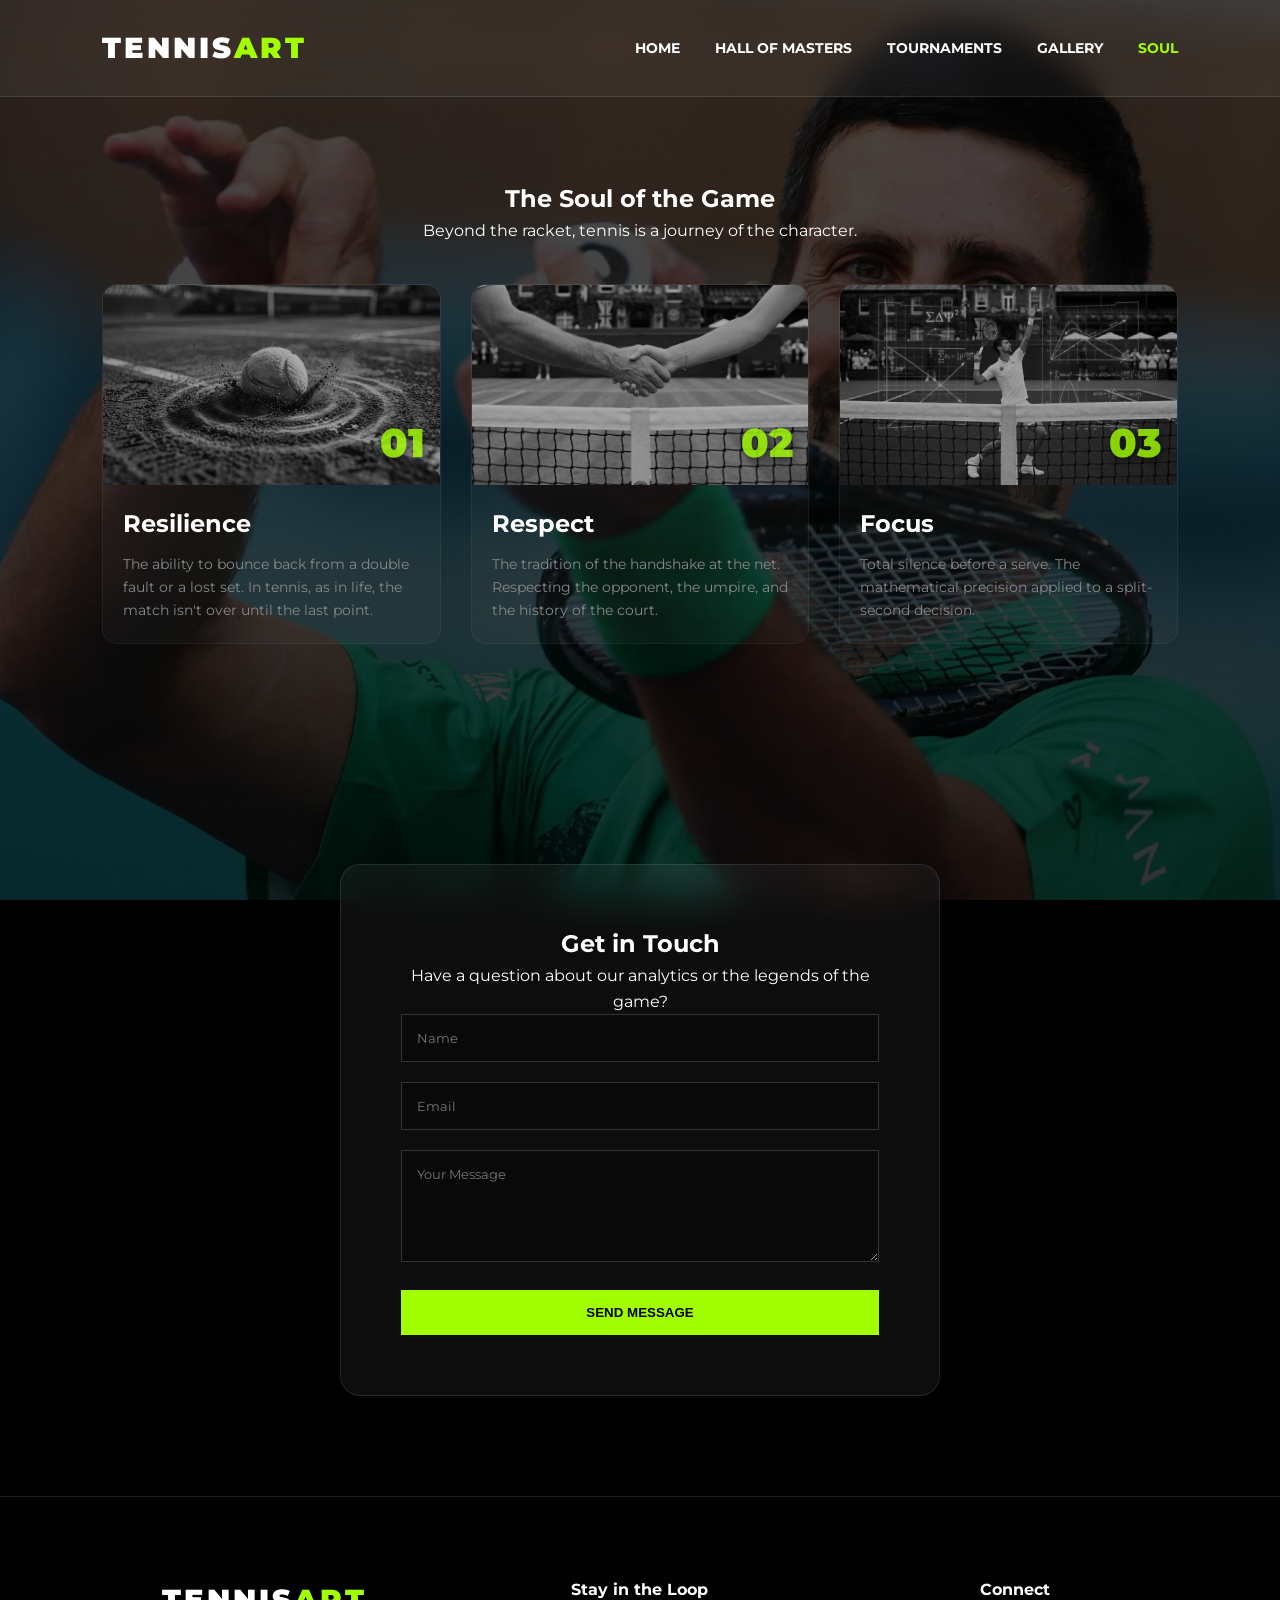
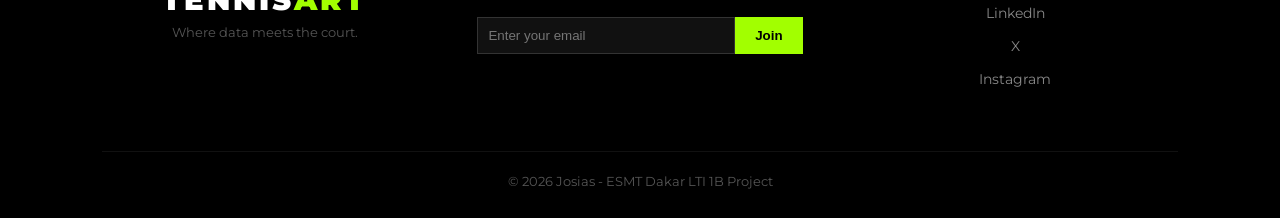
==== commit 4f068ac0: "Add files via upload" ====
--- a/contact.html
+++ b/contact.html
@@ -3,6 +3,12 @@
 <head>
     <meta charset="UTF-8">
     <meta name="viewport" content="width=device-width, initial-scale=1.0">
+    <meta name="description" content="Découvrez l'art du tennis à travers une galerie exclusive de moments légendaires, de tournois et de maîtres du jeu.">
+
+    <meta name="keywords" content="Tennis, Galerie, Tournois, Masters, Sport, Portfolio">
+
+    <meta property="og:title" content="TennisArt - L'excellence du tennis">
+    <meta property="og:description" content="Une collection visuelle des plus grands moments du tennis mondial.">
     <title>The Soul | Tennis Excellence</title>
     <link rel="stylesheet" href="style.css">
     <link href="https://fonts.googleapis.com/css2?family=Montserrat:wght@300;700;900&display=swap" rel="stylesheet">
@@ -59,7 +65,7 @@
                 <img src="./assets/images/Screenshot 2026-03-06 012924.jpg" alt="Focus">
             </div>
             <h3>Focus</h3>
-            <p>Total silence before a serve. The mathematical precision of a data scientist applied to a split-second decision.</p>
+            <p>Total silence before a serve. The mathematical precision applied to a split-second decision.</p>
         </div>
     </div>
 </section>
--- a/style.css
+++ b/style.css
@@ -715,26 +715,7 @@
 
 @media (max-width: 900px) {
     .values-grid { grid-template-columns: 1fr; }
-}
-
-@media (max-width: 768px) {
-    .footer-grid { grid-template-columns: 1fr; }
-}
-
-h1 {
-    font-size: 80px;
-}
-
-
-@media (max-width: 768px) {
-    h1 {
-        font-size: 40px; 
-        line-height: 1.1; 
-    }
-    
-    .nav-links {
-        display: none; 
-    }
+    .phil-grid { gap: 30px; }
 }
 
 .burger {
@@ -742,6 +723,8 @@
     cursor: pointer;
     flex-direction: column;
     gap: 5px;
+    z-index: 1100;
+
 }
 
 .burger span {
@@ -749,14 +732,29 @@
     height: 3px;
     background-color: #a2ff00; 
     border-radius: 2px;
-}
+    transition: 0.3s;
+}
+
 
 
 @media (max-width: 768px) {
+    .hero-content h1 {
+        font-size: 3rem;
+        line-height: 1.2;
+    }    
+    h1 {
+    font-size: 40px;
+    line-height: 1.1;
+
+    }
+    .phil-grid,
+    .footer-grid { 
+        grid-template-columns: 1fr; 
+        text-align: center;
+    }
     .burger {
         display: flex; 
     }
-
     .nav-links {
         display: none; 
         flex-direction: column;
@@ -764,19 +762,48 @@
         top: 70px; 
         right: 0;
         width: 100%;
-        background-color: #0a0a0a;
+        background-color: #050505;
         text-align: center;
         padding: 20px 0;
-        border-bottom: 2px solid #a2ff00;
+        border-bottom: 2px solid var(--volt);
         z-index: 1000;
     }
 
-    
     .nav-links.active {
-        display: flex;
+        display: flex; 
     }
 
     .nav-links li {
         margin: 15px 0;
     }
+
+
+}
+
+
+
+.spinner-container {
+    position: absolute;
+    top: 50%;
+    left: 50%;
+    transform: translate(-50%, -50%);
+    display: flex;
+    flex-direction: column;
+    align-items: center;
+    gap: 10px;
+}
+
+.loader {
+    width: 48px;
+    height: 48px;
+    border: 5px solid #1a1a1a;
+    border-bottom-color: #a2ff00; 
+    border-radius: 50%;
+    display: inline-block;
+    animation: rotation 1s linear infinite;
+}
+
+@keyframes rotation {
+    0% { transform: rotate(0deg); }
+    100% { transform: rotate(360deg); }
 }
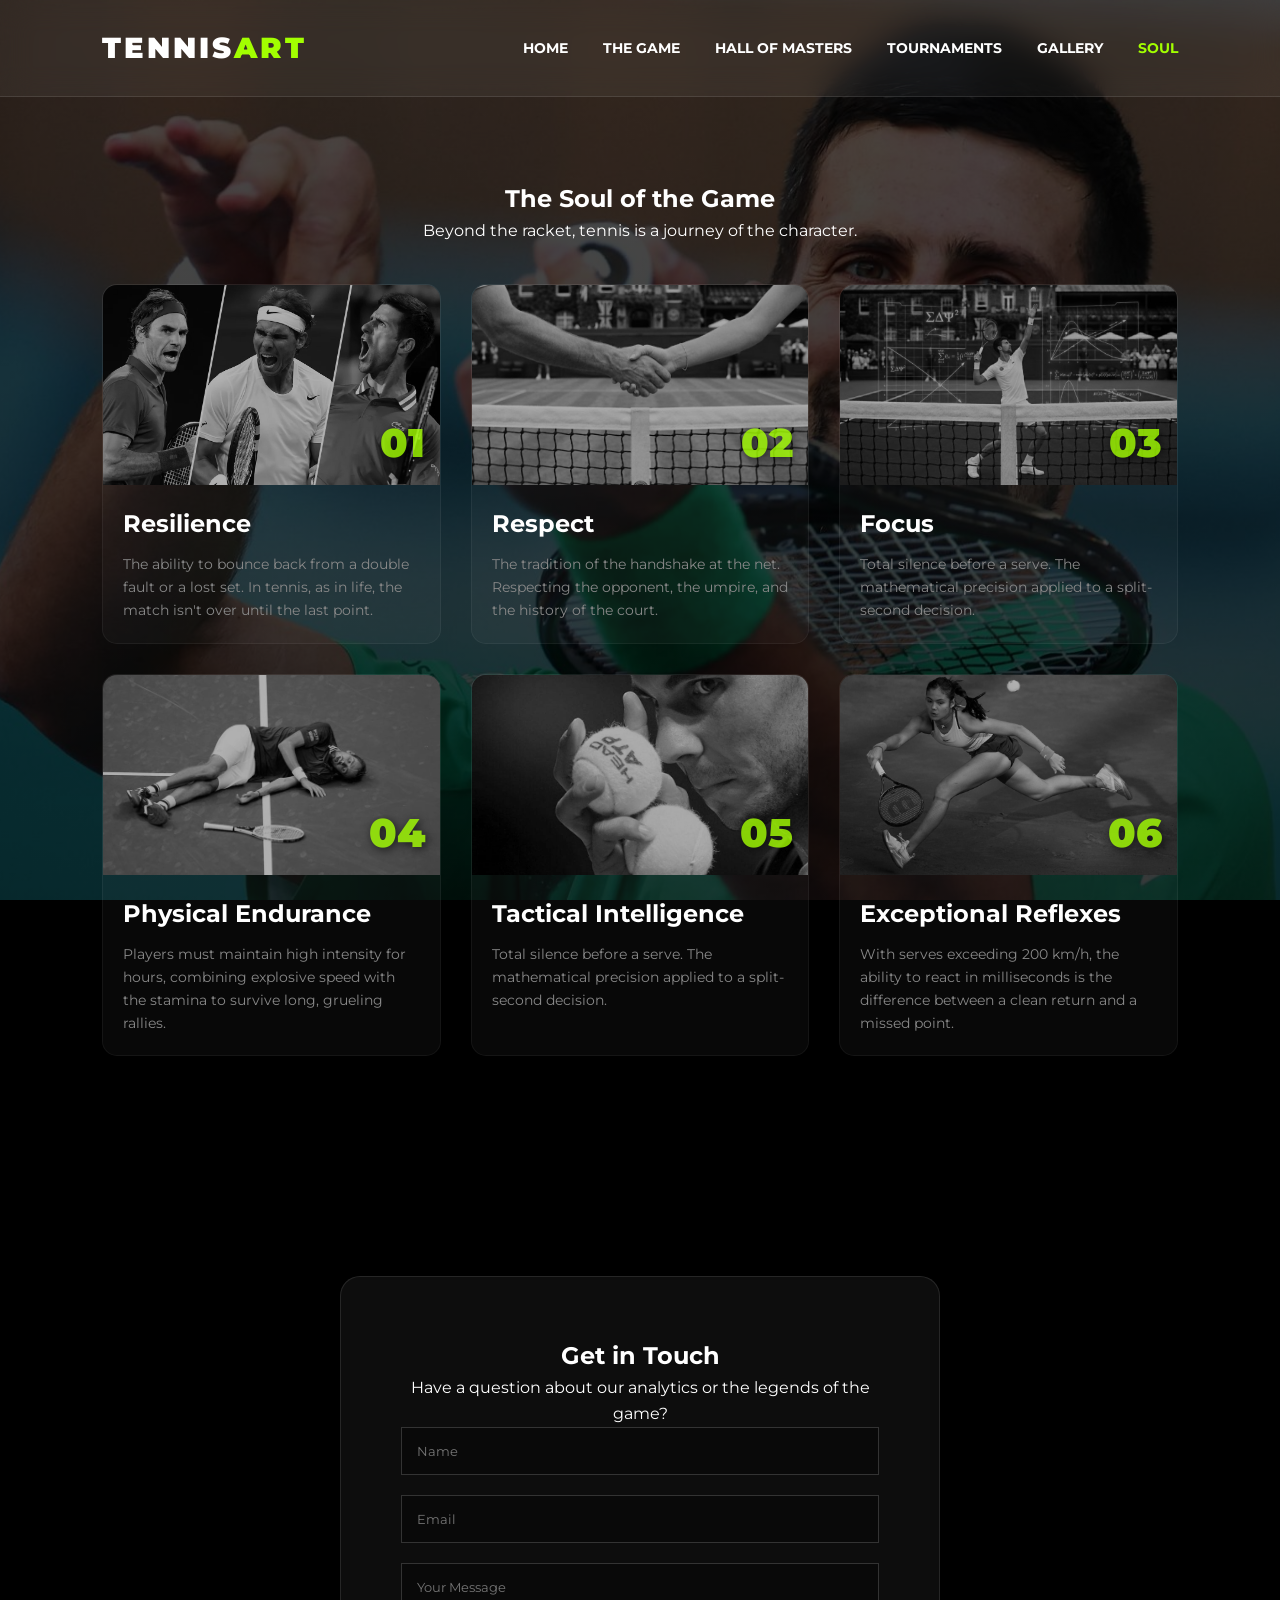
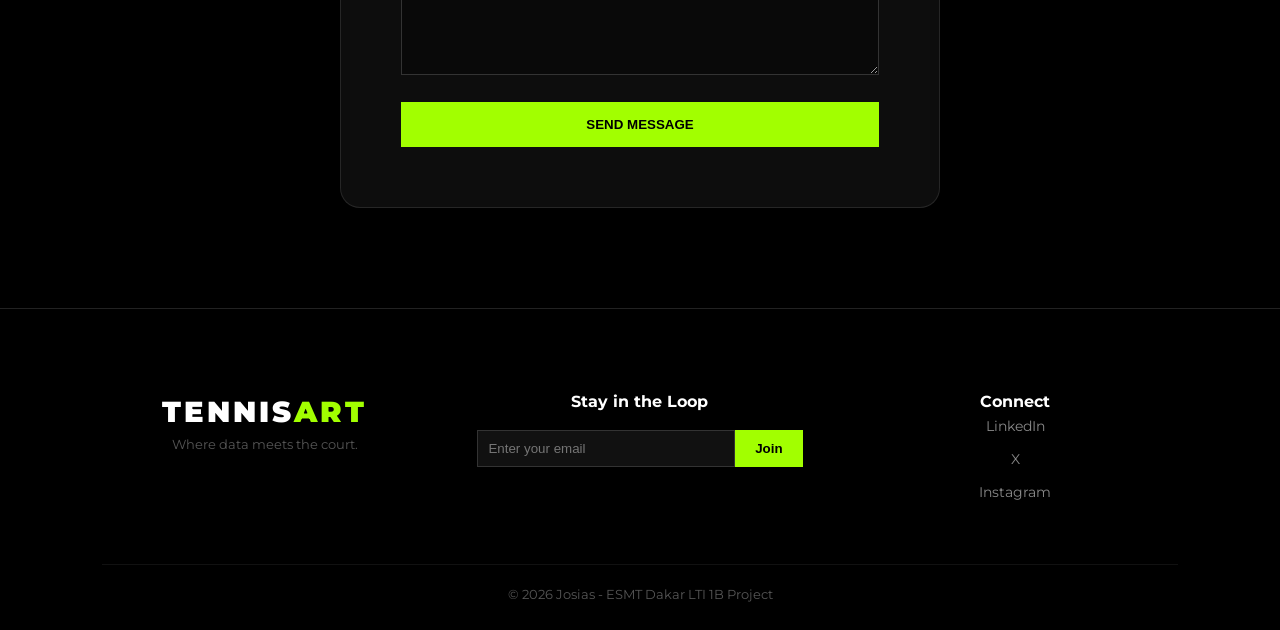
==== commit b6c4c7b0: "Add files via upload" ====
--- a/contact.html
+++ b/contact.html
@@ -25,6 +25,7 @@
            </div>
             <ul class="nav-links" id="nav-links">
                 <li><a href="index.html">Home</a></li>
+                <li><a href="thegame.html">The Game</a></li>
                 <li><a href="hallofmasters.html">Hall of Masters</a></li>
                 <li><a href="tournaments.html">Tournaments</a></li>
                 <li><a href="gallery.html">Gallery</a></li>
@@ -44,7 +45,7 @@
         <div class="value-card">
             <div class="value-image-container">
                 <div class="icon">01</div>
-                <img src="./assets/images/gjgfffyuhii98.jpg" alt="Resilience">
+                <img src="./assets/images/federer-nadal-djokovic-1.jpg" alt="Resilience">
             </div>
             <h3>Resilience</h3>
             <p>The ability to bounce back from a double fault or a lost set. In tennis, as in life, the match isn't over until the last point.</p>
@@ -66,6 +67,30 @@
             </div>
             <h3>Focus</h3>
             <p>Total silence before a serve. The mathematical precision applied to a split-second decision.</p>
+        </div>
+        <div class="value-card">
+            <div class="value-image-container">
+                <div class="icon">04</div>
+                <img src="./assets/images/bddedccc698d6fcb434c7beab1f583b1.jpg" alt="Focus">
+            </div>
+            <h3>Physical Endurance</h3>
+            <p>Players must maintain high intensity for hours, combining explosive speed with the stamina to survive long, grueling rallies.</p>
+        </div>
+        <div class="value-card">
+            <div class="value-image-container">
+                <div class="icon">05</div>
+                <img src="./assets/images/765b0376fe409e193bb8d04f63bb02c4.jpg" alt="Focus">
+            </div>
+            <h3>Tactical Intelligence</h3>
+            <p>Total silence before a serve. The mathematical precision applied to a split-second decision.</p>
+        </div>
+        <div class="value-card">
+            <div class="value-image-container">
+                <div class="icon">06</div>
+                <img src="./assets/images/a2290f6eb23b2946c9d8c5043606f47c.jpg" alt="Focus">
+            </div>
+            <h3>Exceptional Reflexes</h3>
+            <p>With serves exceeding 200 km/h, the ability to react in milliseconds is the difference between a clean return and a missed point.</p>
         </div>
     </div>
 </section>
--- a/style.css
+++ b/style.css
@@ -806,4 +806,274 @@
 @keyframes rotation {
     0% { transform: rotate(0deg); }
     100% { transform: rotate(360deg); }
+}
+
+
+
+
+.rules-page {
+    background: var(--bg-dark);
+}
+
+
+.rules-hero {
+    min-height: 60vh;
+    display: flex;
+    align-items: center;
+    justify-content: center;
+    padding-top: 100px;
+    text-align: center;
+    background-size: cover;
+    background-position: center;
+    background-attachment: fixed;
+}
+
+.hero-text-large h1 {
+    font-size: clamp(3rem, 7vw, 6.5rem);
+    font-weight: 900;
+    line-height: 1;
+    letter-spacing: -2px;
+    margin-bottom: 20px;
+}
+
+.hero-text-large h1 span {
+    color: transparent;
+    -webkit-text-stroke: 1.5px var(--volt); 
+}
+
+.hero-text-large p {
+    color: var(--text-white);
+    font-size: 1.3rem;
+    max-width: 600px;
+    margin: 0 auto;
+    text-shadow: 0 2px 10px rgba(0,0,0,0.8);
+}
+
+
+.editorial-section {
+    padding: 80px 0;
+    border-bottom: 1px solid rgba(255,255,255,0.03);
+}
+
+.editorial-grid {
+    display: grid;
+    grid-template-columns: 1fr 1fr;
+    gap: 60px;
+    align-items: center;
+}
+
+.big-number {
+    font-size: 6rem;
+    font-weight: 900;
+    color: var(--volt);
+    opacity: 0.15;
+    line-height: 0.75;
+    display: block;
+    margin-bottom: -15px;
+}
+
+.editorial-text h2 {
+    font-size: 2.5rem;
+    margin-bottom: 20px;
+    text-transform: uppercase;
+}
+
+.editorial-text p {
+    color: var(--text-gray);
+    font-size: 1.1rem;
+    margin-bottom: 20px;
+}
+
+.center-text { text-align: center; margin: 0 auto; }
+
+
+.image-showcase {
+    position: relative;
+    width: 100%;
+}
+
+.premium-img {
+    width: 100%;
+    height: auto;
+    border-radius: 12px;
+    box-shadow: 0 20px 50px rgba(0,0,0,0.6);
+    border: 1px solid rgba(255,255,255,0.05);
+    transition: transform 0.5s ease, border-color 0.5s ease;
+    object-fit: cover;
+}
+
+.image-showcase:hover .premium-img {
+    transform: translateY(-5px);
+    border-color: rgba(162, 255, 0, 0.3); 
+}
+
+.img-caption {
+    font-size: 0.85rem;
+    color: #666;
+    margin-top: 15px;
+    text-transform: uppercase;
+    letter-spacing: 1px;
+}
+
+
+.rules-duo-grid {
+    display: grid;
+    grid-template-columns: 1fr 1fr;
+    gap: 40px;
+    margin-top: 50px;
+}
+
+.rule-card {
+    display: flex;
+    flex-direction: column;
+    padding: 20px;
+    border-radius: 15px;
+}
+
+.rule-card .premium-img {
+    height: 300px; 
+    margin-bottom: 25px;
+}
+
+.rule-content h3 {
+    color: var(--volt);
+    font-size: 1.4rem;
+    margin-bottom: 10px;
+}
+
+
+.arsenal-grid-small {
+    display: grid;
+    grid-template-columns: 1fr;
+    gap: 20px;
+}
+
+.tilt-card {
+    padding: 30px;
+    cursor: pointer;
+    background: var(--glass);
+    border: 1px solid rgba(255,255,255,0.05);
+    border-radius: 10px;
+    transform-style: preserve-3d;
+}
+
+.tilt-card h3 { color: var(--volt); transform: translateZ(30px); margin-bottom: 10px;}
+.tilt-card p { transform: translateZ(20px); color: var(--text-white); font-size: 0.95rem; }
+
+
+.scoring-logic {
+    display: flex; justify-content: space-between; align-items: center;
+    padding: 40px 60px; text-align: center; border-radius: 15px;
+}
+.score-step span { font-size: 2.5rem; font-weight: 900; color: var(--volt); display: block; }
+.score-step.target span { color: var(--text-white); text-shadow: 0 0 20px var(--volt); }
+.score-line { flex-grow: 1; height: 2px; background: linear-gradient(90deg, transparent, var(--volt), transparent); margin: 0 20px; opacity: 0.4; }
+
+
+.surface-grid {
+    display: grid;
+    grid-template-columns: repeat(3, 1fr);
+    gap: 30px;
+    margin-top: 40px;
+}
+
+.surface-card {
+    height: 320px;
+    border-radius: 15px;
+    padding: 30px;
+    display: flex;
+    flex-direction: column;
+    justify-content: flex-end;
+    background-size: cover;
+    background-position: center;
+    border-bottom: 5px solid transparent;
+    transition: transform 0.4s ease, box-shadow 0.4s ease;
+}
+
+.surface-card:hover {
+    transform: translateY(-15px);
+    box-shadow: 0 20px 40px rgba(0,0,0,0.8);
+}
+
+.surface-card.clay { border-bottom-color: var(--clay); }
+.surface-card.grass { border-bottom-color: var(--grass); }
+.surface-card.hard { border-bottom-color: var(--hard); }
+
+.surface-card h3 { font-size: 2rem; margin-bottom: 10px; font-weight: 700; }
+
+
+
+.animate-on-scroll {
+    opacity: 0; transform: translateY(40px);
+    transition: all 0.9s cubic-bezier(0.16, 1, 0.3, 1);
+}
+.animate-on-scroll.is-visible { opacity: 1; transform: translateY(0); }
+.delay-1 { transition-delay: 0.2s; }
+
+
+@media (max-width: 900px) {
+    .editorial-grid, .rules-duo-grid { grid-template-columns: 1fr; gap: 40px; }
+    .reverse-mobile { display: flex; flex-direction: column-reverse; }
+    .scoring-logic { flex-direction: column; gap: 20px; padding: 30px 20px; }
+    .score-line { width: 2px; height: 30px; background: linear-gradient(180deg, transparent, var(--volt), transparent); margin: 10px 0; }
+}
+
+
+.rules-page {
+    background: radial-gradient(circle at top, #112511 0%, #050505 80%);
+    background-attachment: fixed;
+}
+
+
+@media (max-width: 768px) {
+    
+    .big-number {
+        font-size: 4rem;
+        margin-bottom: -5px;
+    }
+    
+    
+    .hero-text-large h1 {
+        font-size: 3.5rem;
+    }
+    
+    
+    .editorial-section {
+        padding: 40px 0;
+    }
+    
+
+    
+    .score-step span {
+        font-size: 2rem;
+    }
+    .score-line {
+        height: 25px; 
+    }
+}
+
+@media (max-width: 768px) {
+    
+
+    
+    .soul-page {
+       
+        background-attachment: scroll; 
+        background-position: center top; 
+    }
+
+    
+    .level-1, 
+    .level-2, 
+    .level-3, 
+    .level-4 {
+        
+        width: 100%; 
+    }
+    
+    .pyramid-container {
+       
+        padding-left: 20px;
+        padding-right: 20px;
+    }
 }
